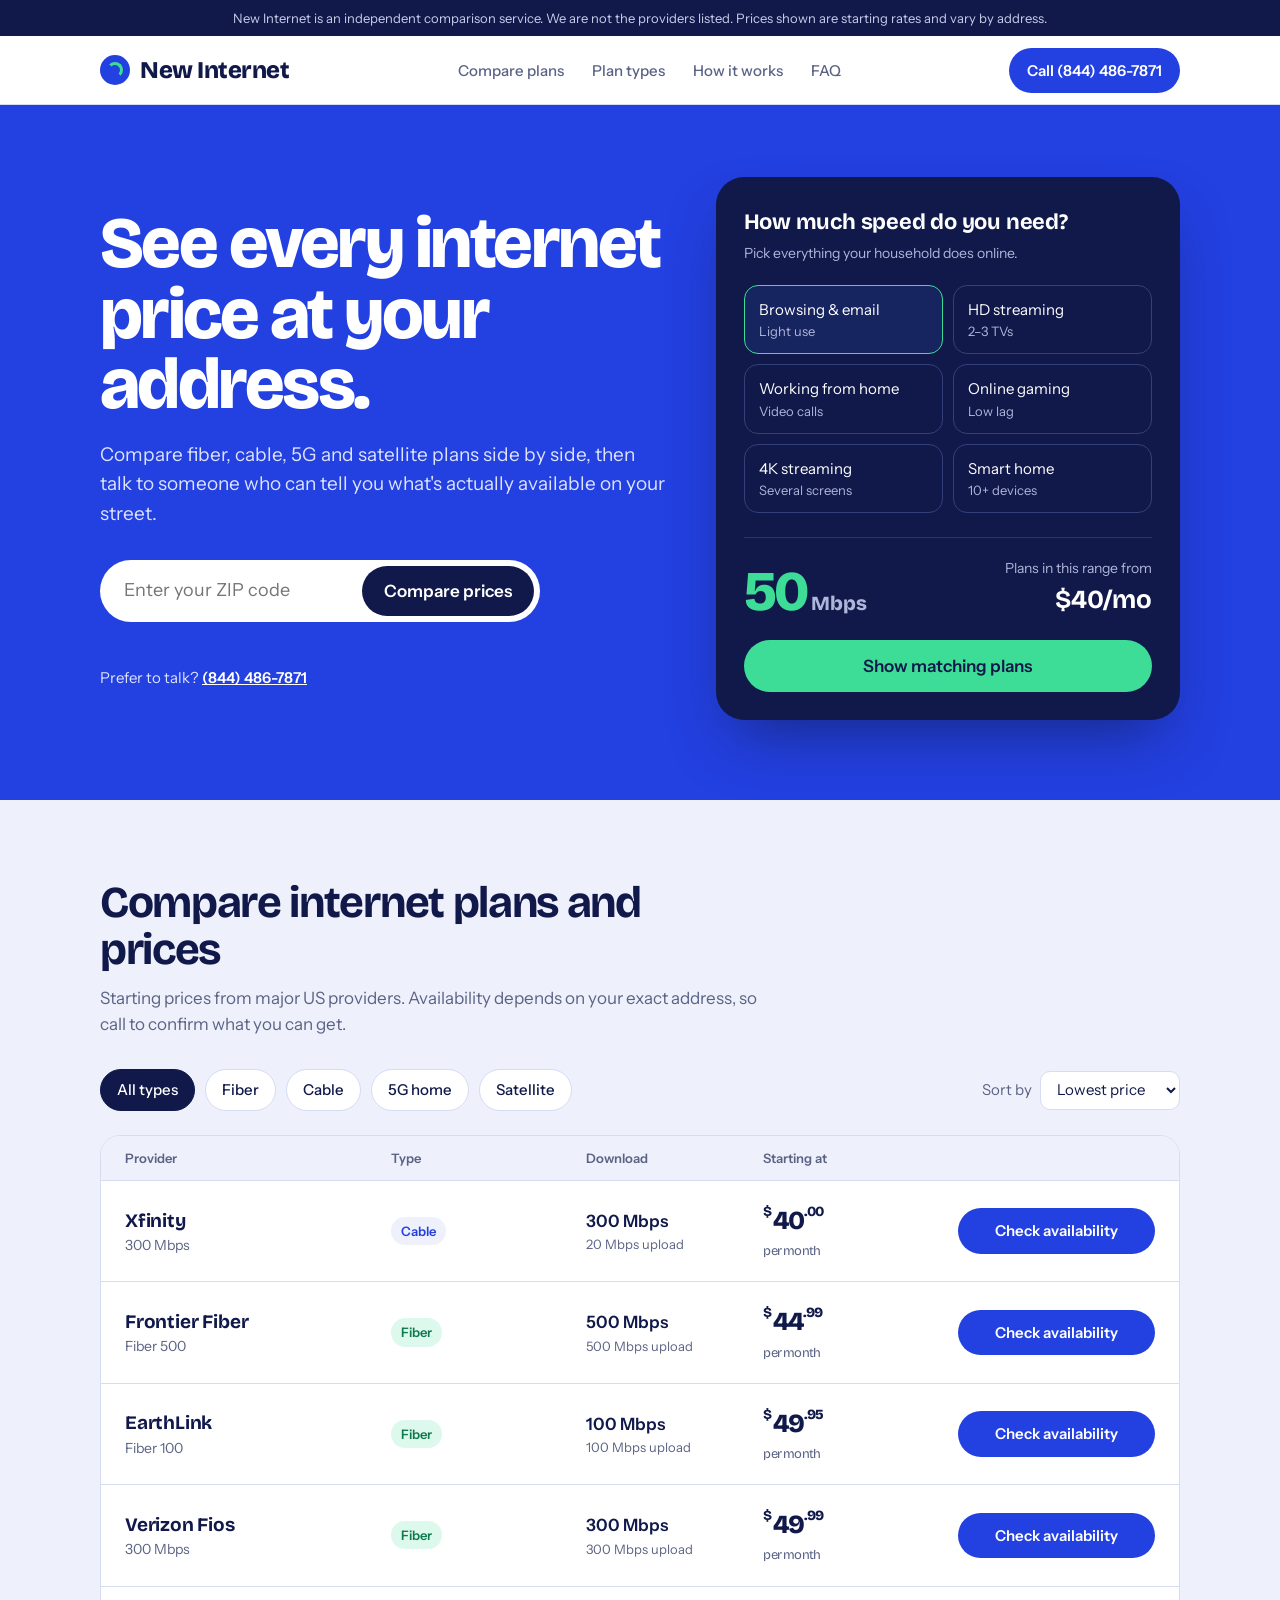
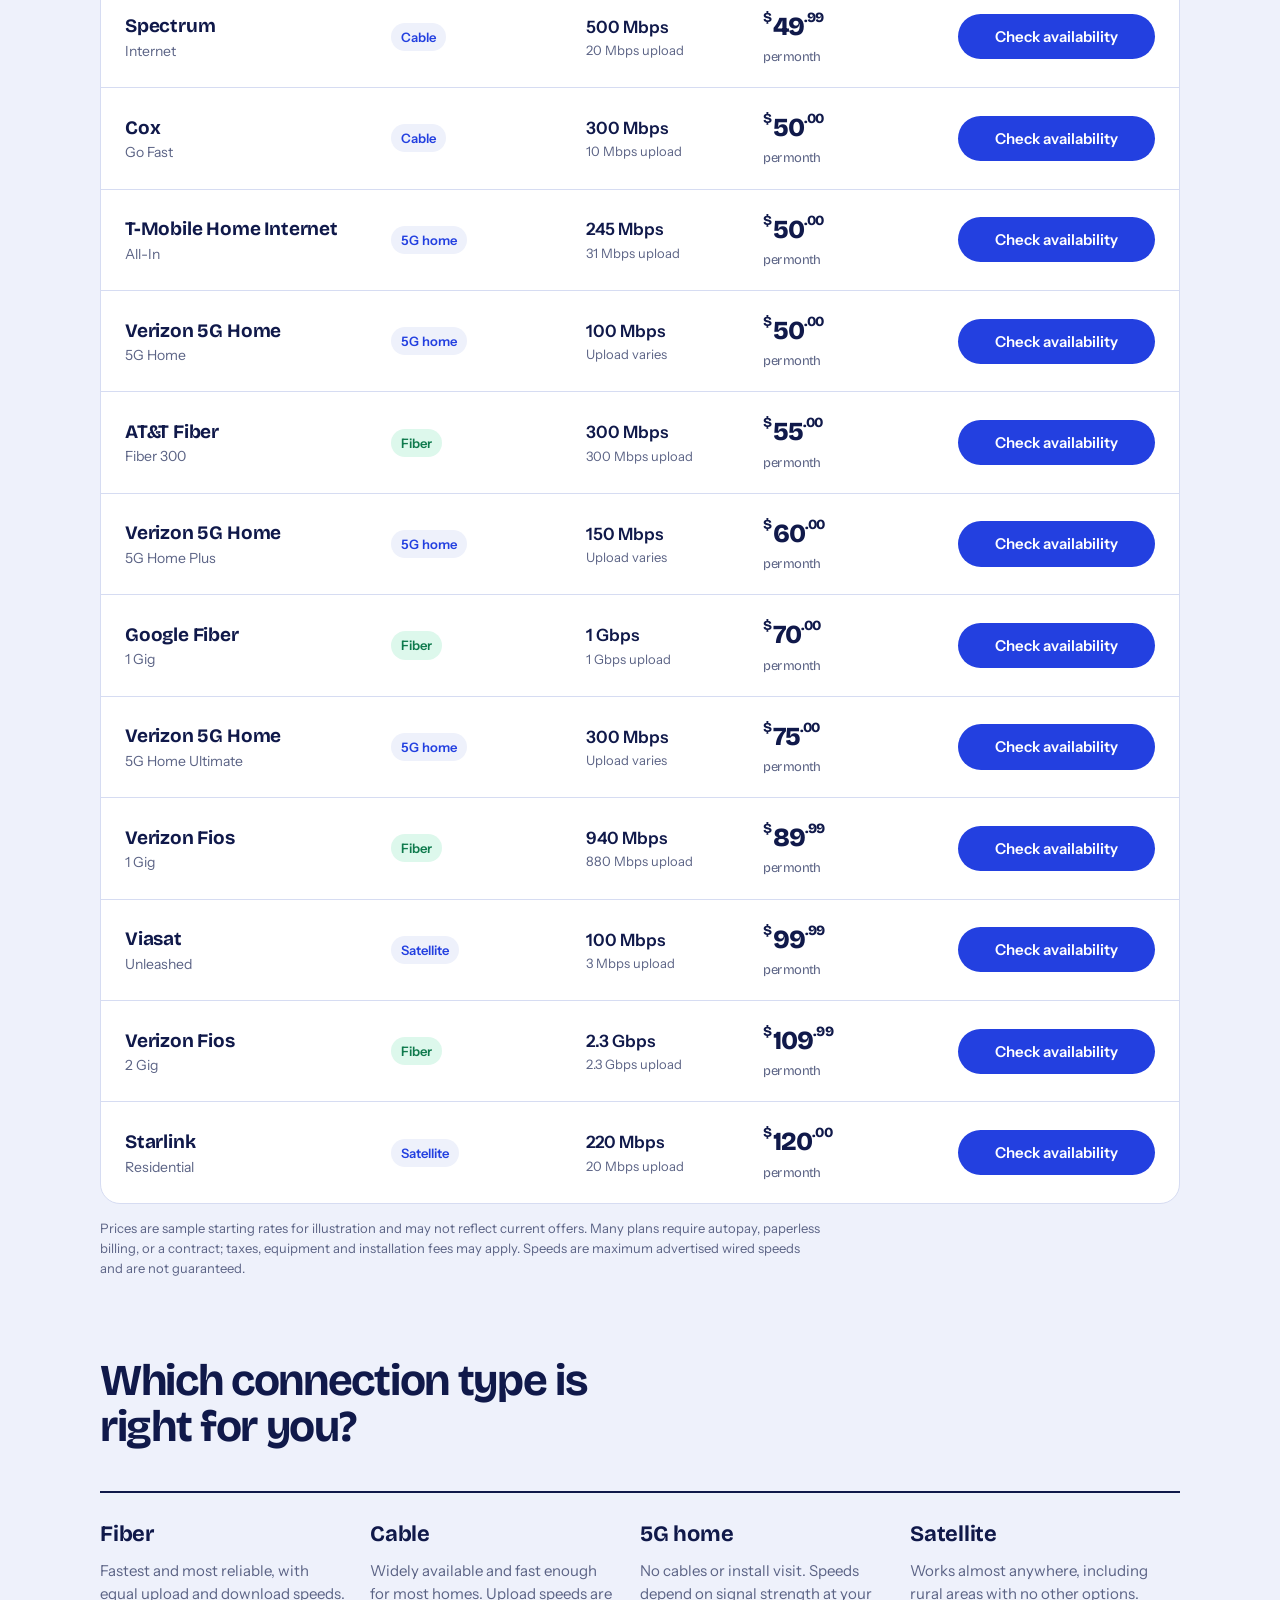
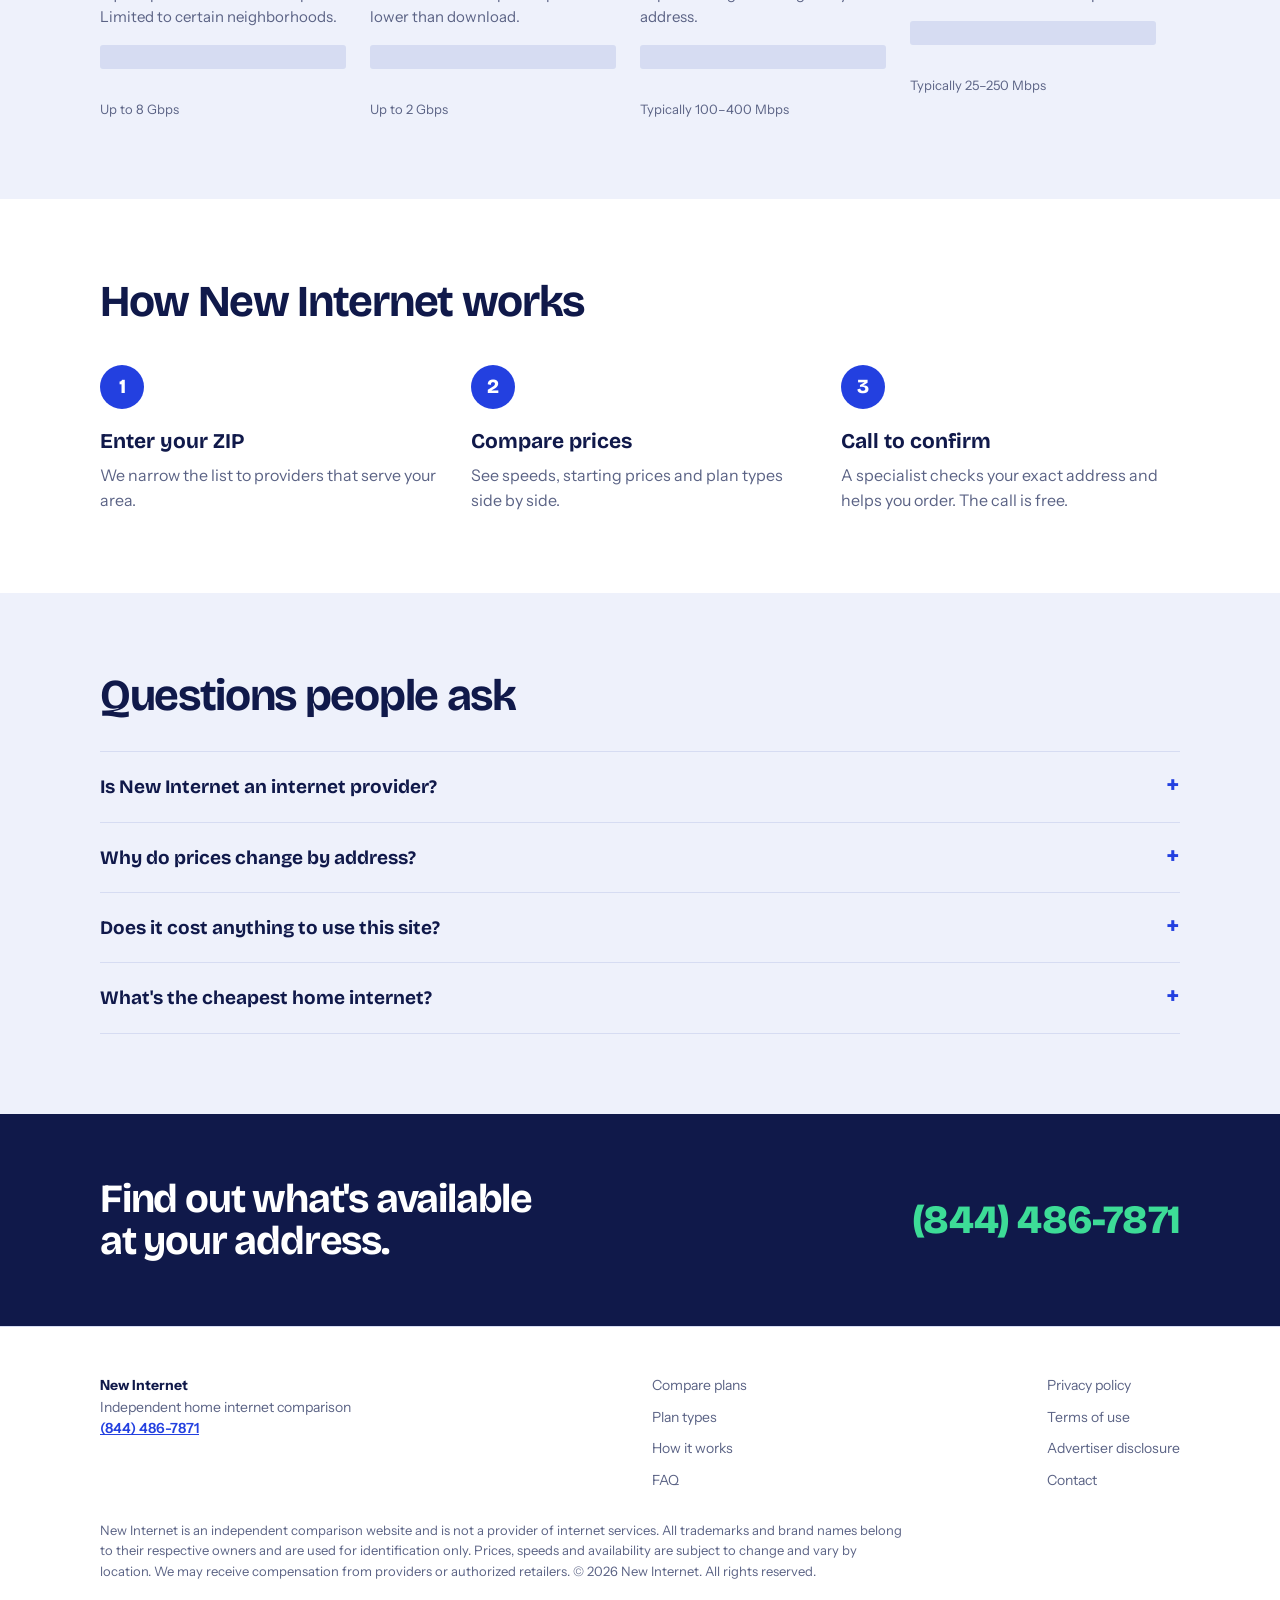
==== index.html @ a7a55475 "Redirect site root to the New Internet site Co-Authored-By: Claude Opus 5.5 <noreply@anthropic.com> " ====
<!DOCTYPE html>
<html lang="en">
<head>
<meta charset="UTF-8">
<title>New Internet</title>
<meta http-equiv="refresh" content="0; url=new-internet/">
<link rel="canonical" href="new-internet/">
</head>
<body>
<p>Redirecting to <a href="new-internet/">New Internet</a>…</p>
</body>
</html>
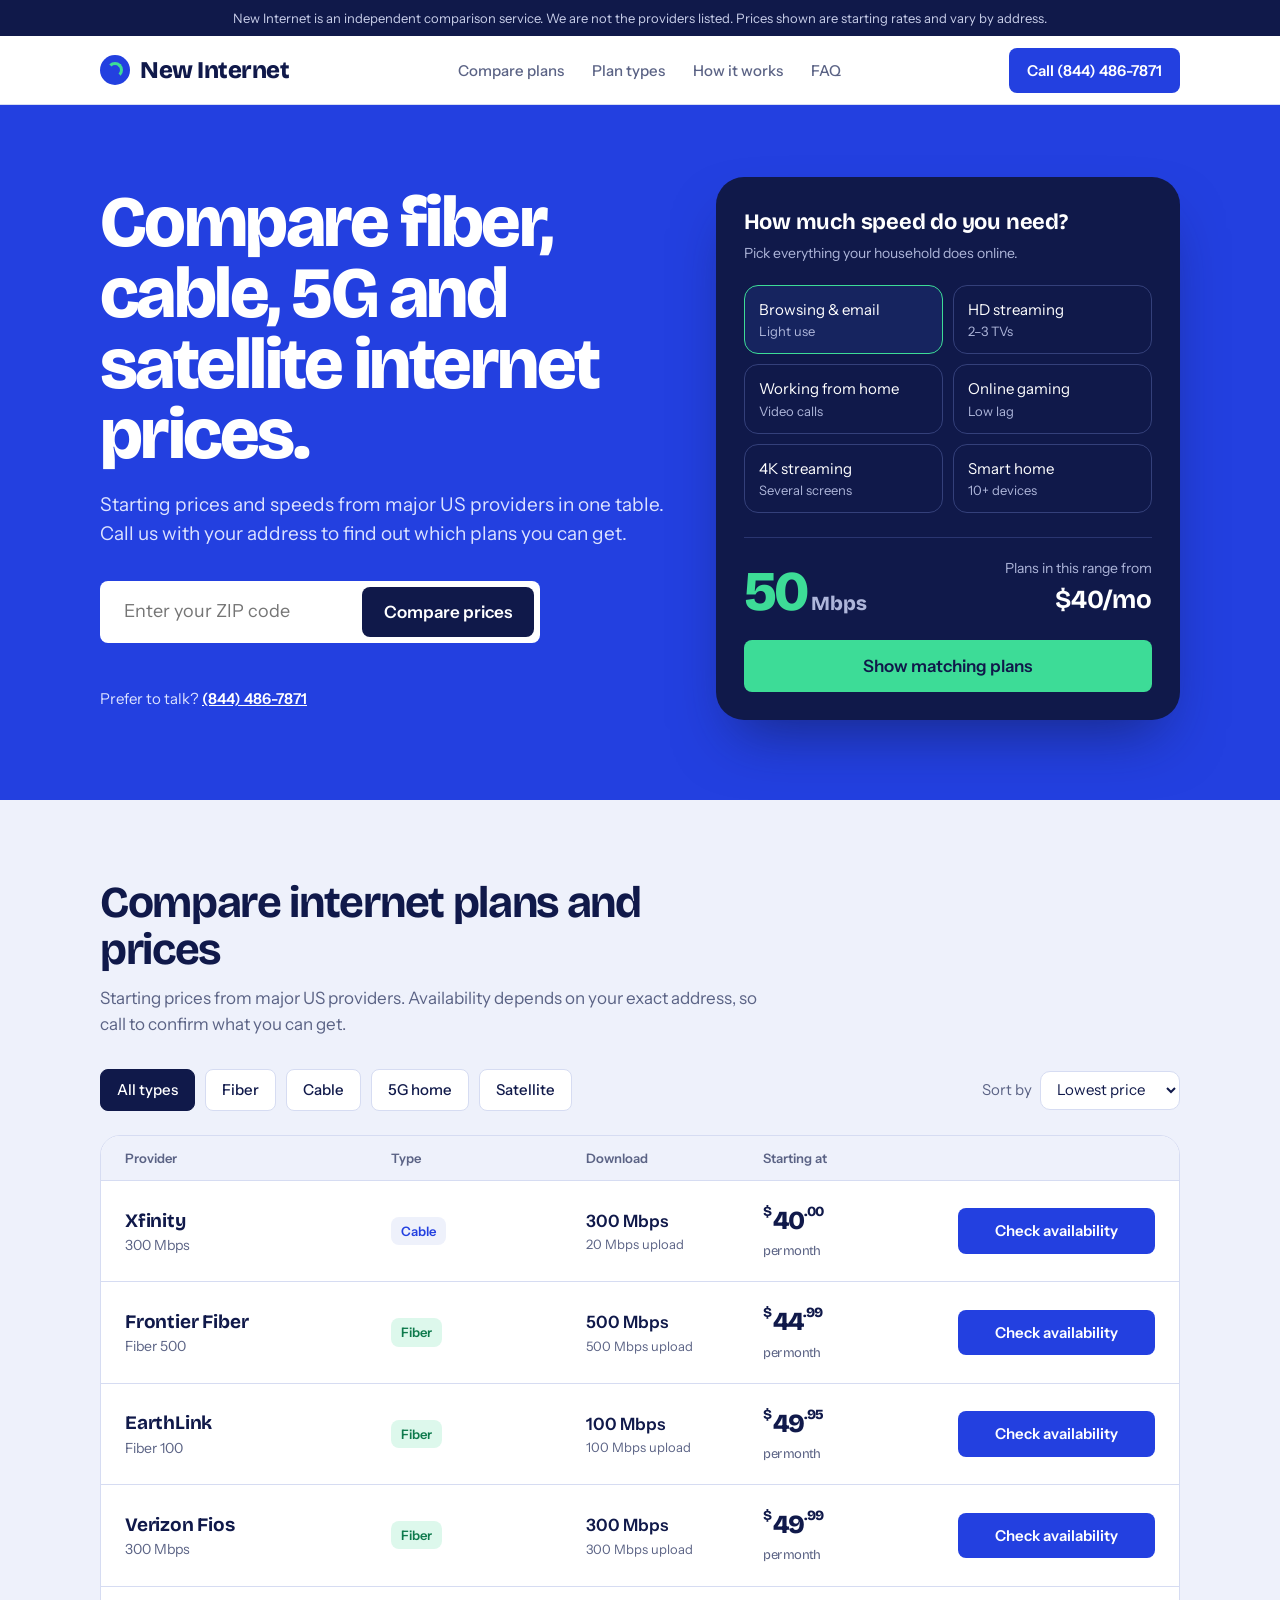
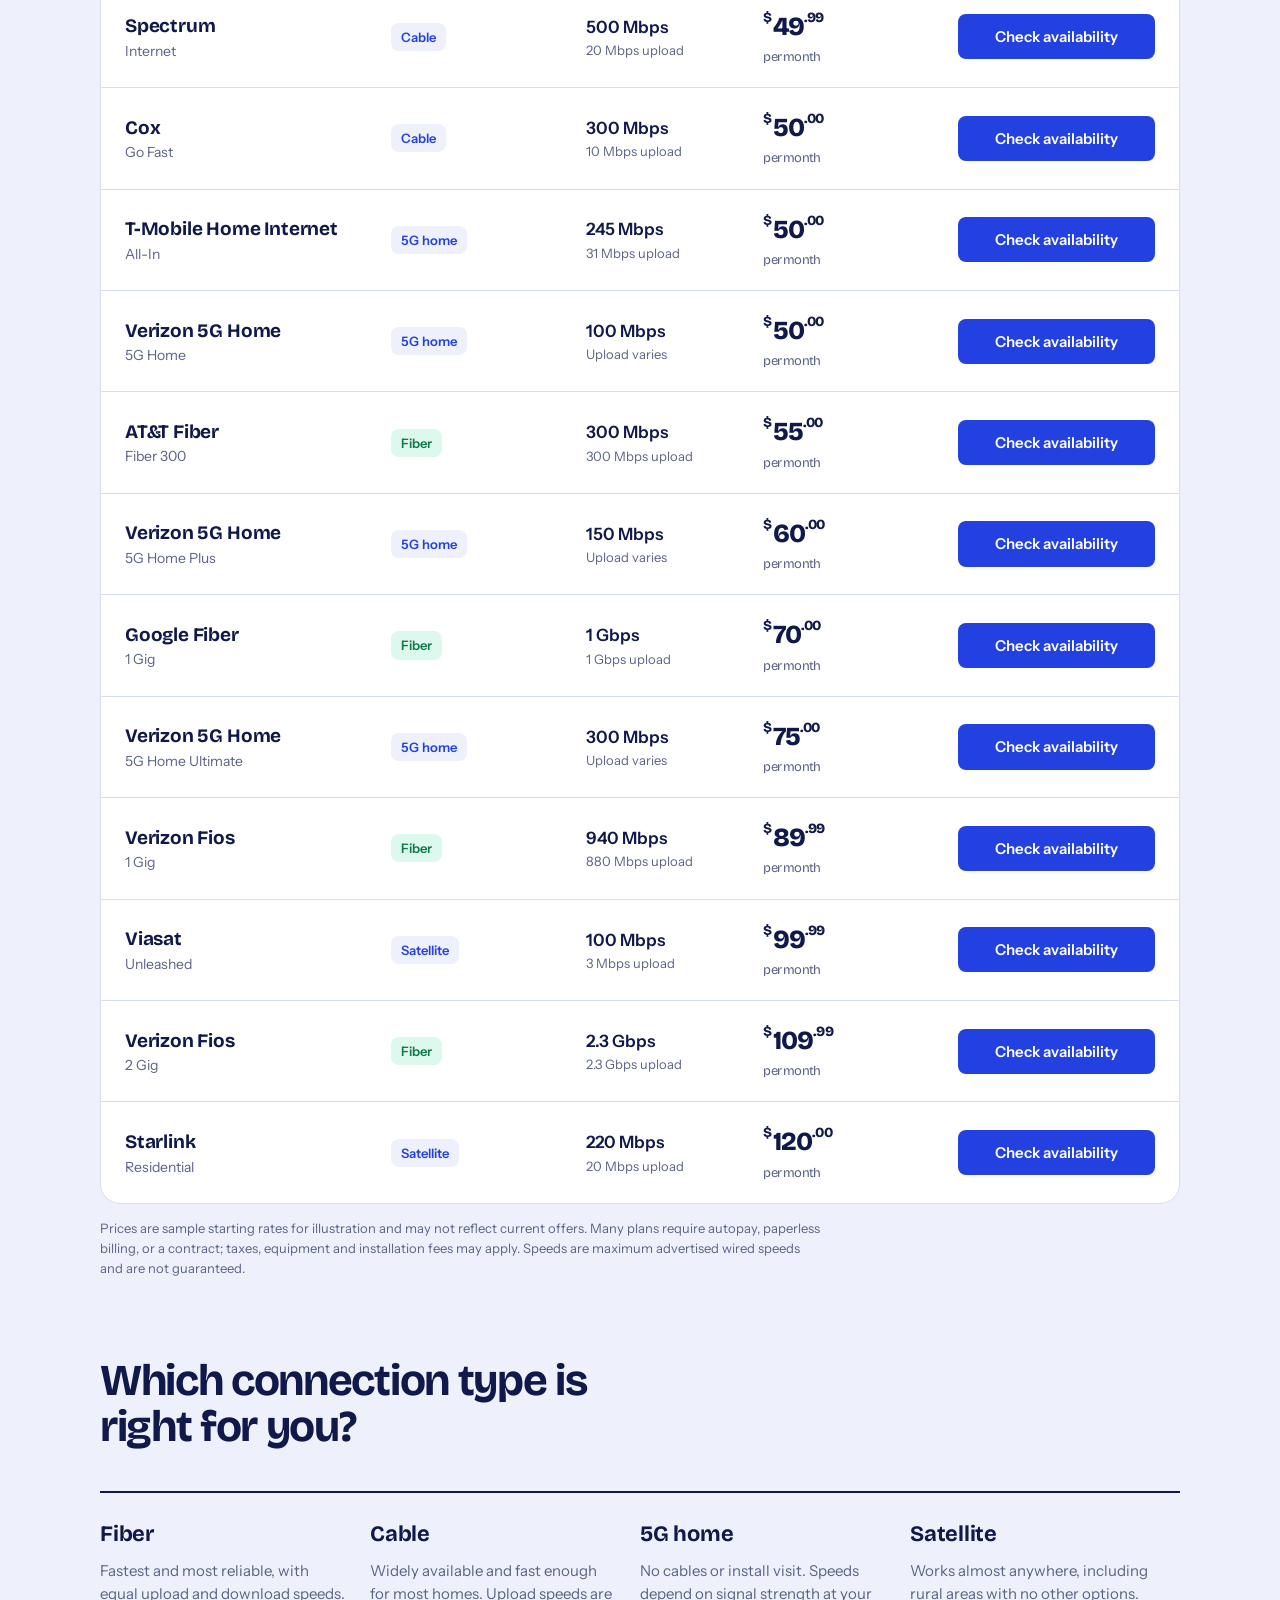
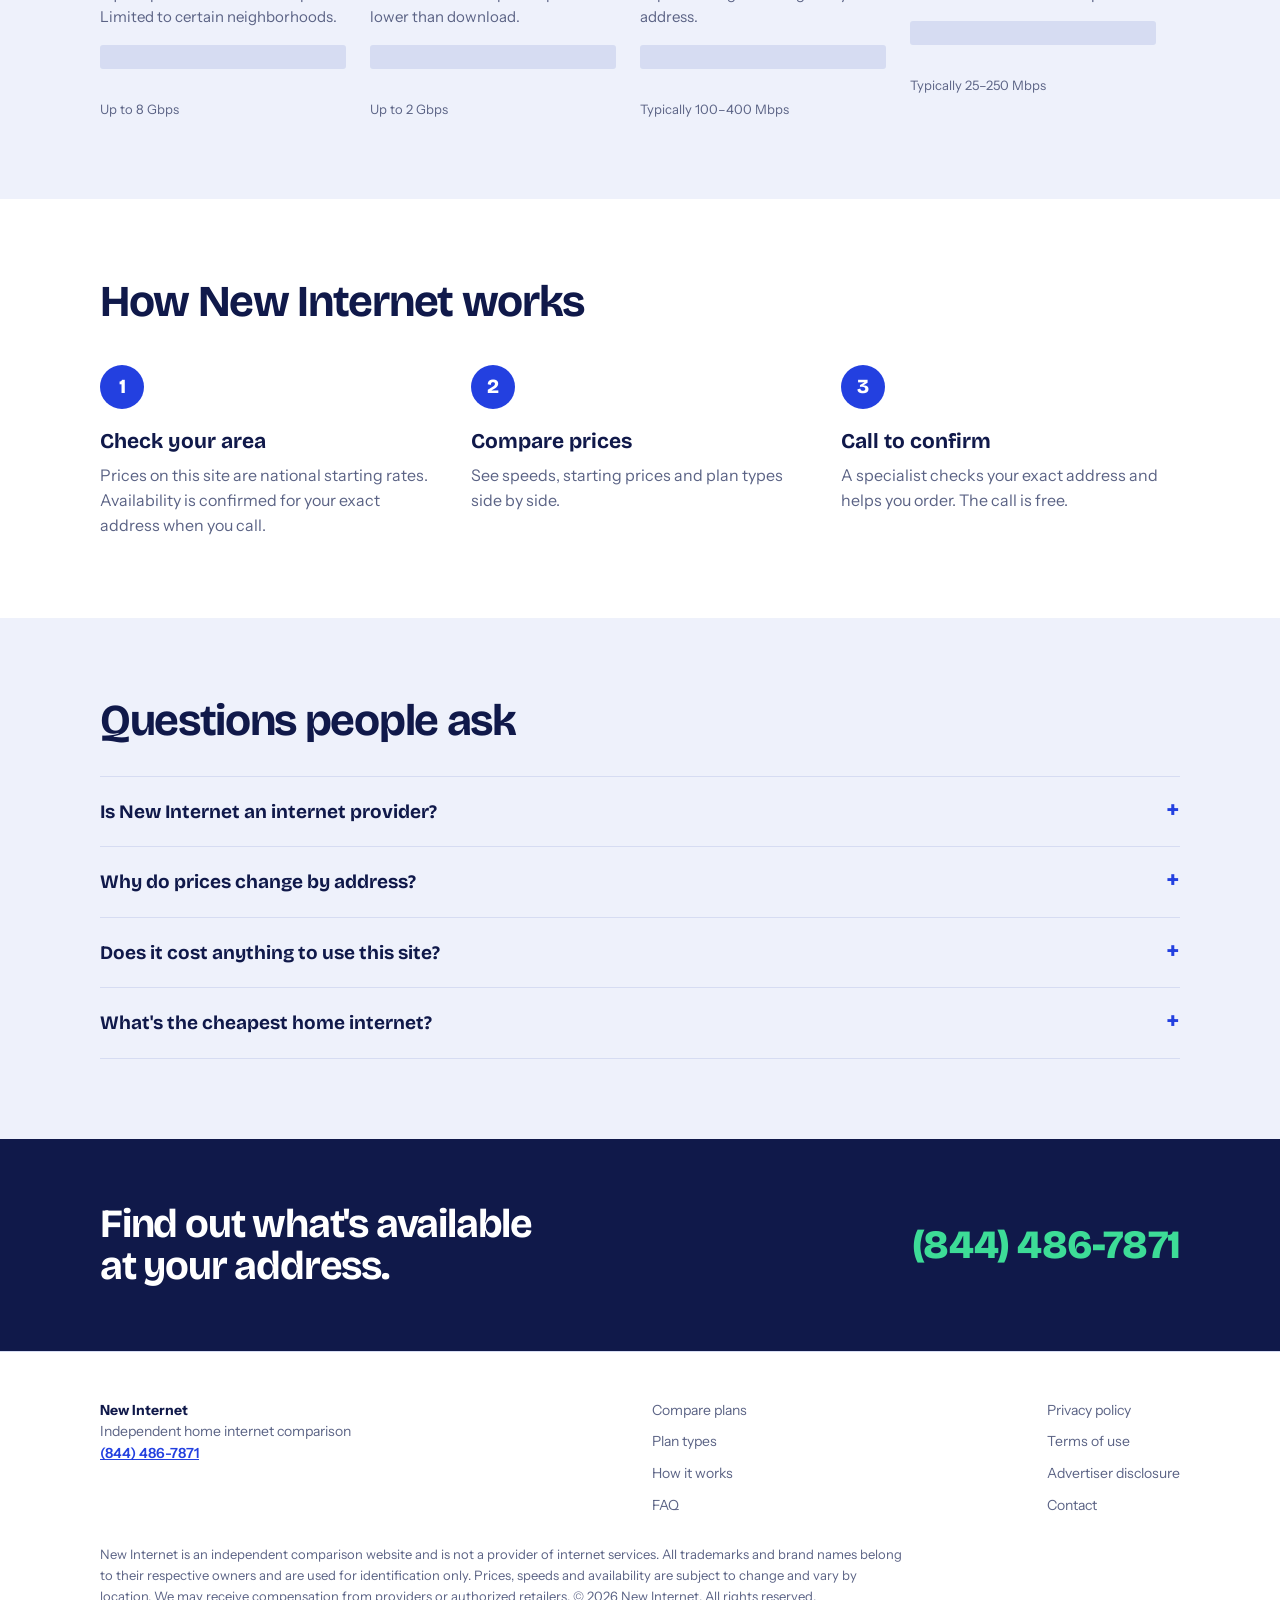
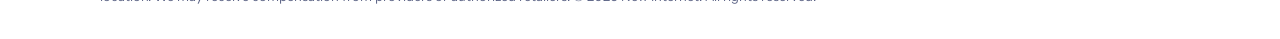
==== commit 28c232d7: "Bring New Internet site in line with launch rules - Add favicon (ico, svg) and apple-touch icon, lin" ====
--- a/index.html
+++ b/index.html
@@ -3,6 +3,8 @@
 <head>
 <meta charset="UTF-8">
 <title>New Internet</title>
+<link rel="icon" href="new-internet/favicon.ico" sizes="32x32">
+<link rel="icon" href="new-internet/favicon.svg" type="image/svg+xml">
 <meta http-equiv="refresh" content="0; url=new-internet/">
 <link rel="canonical" href="new-internet/">
 </head>
